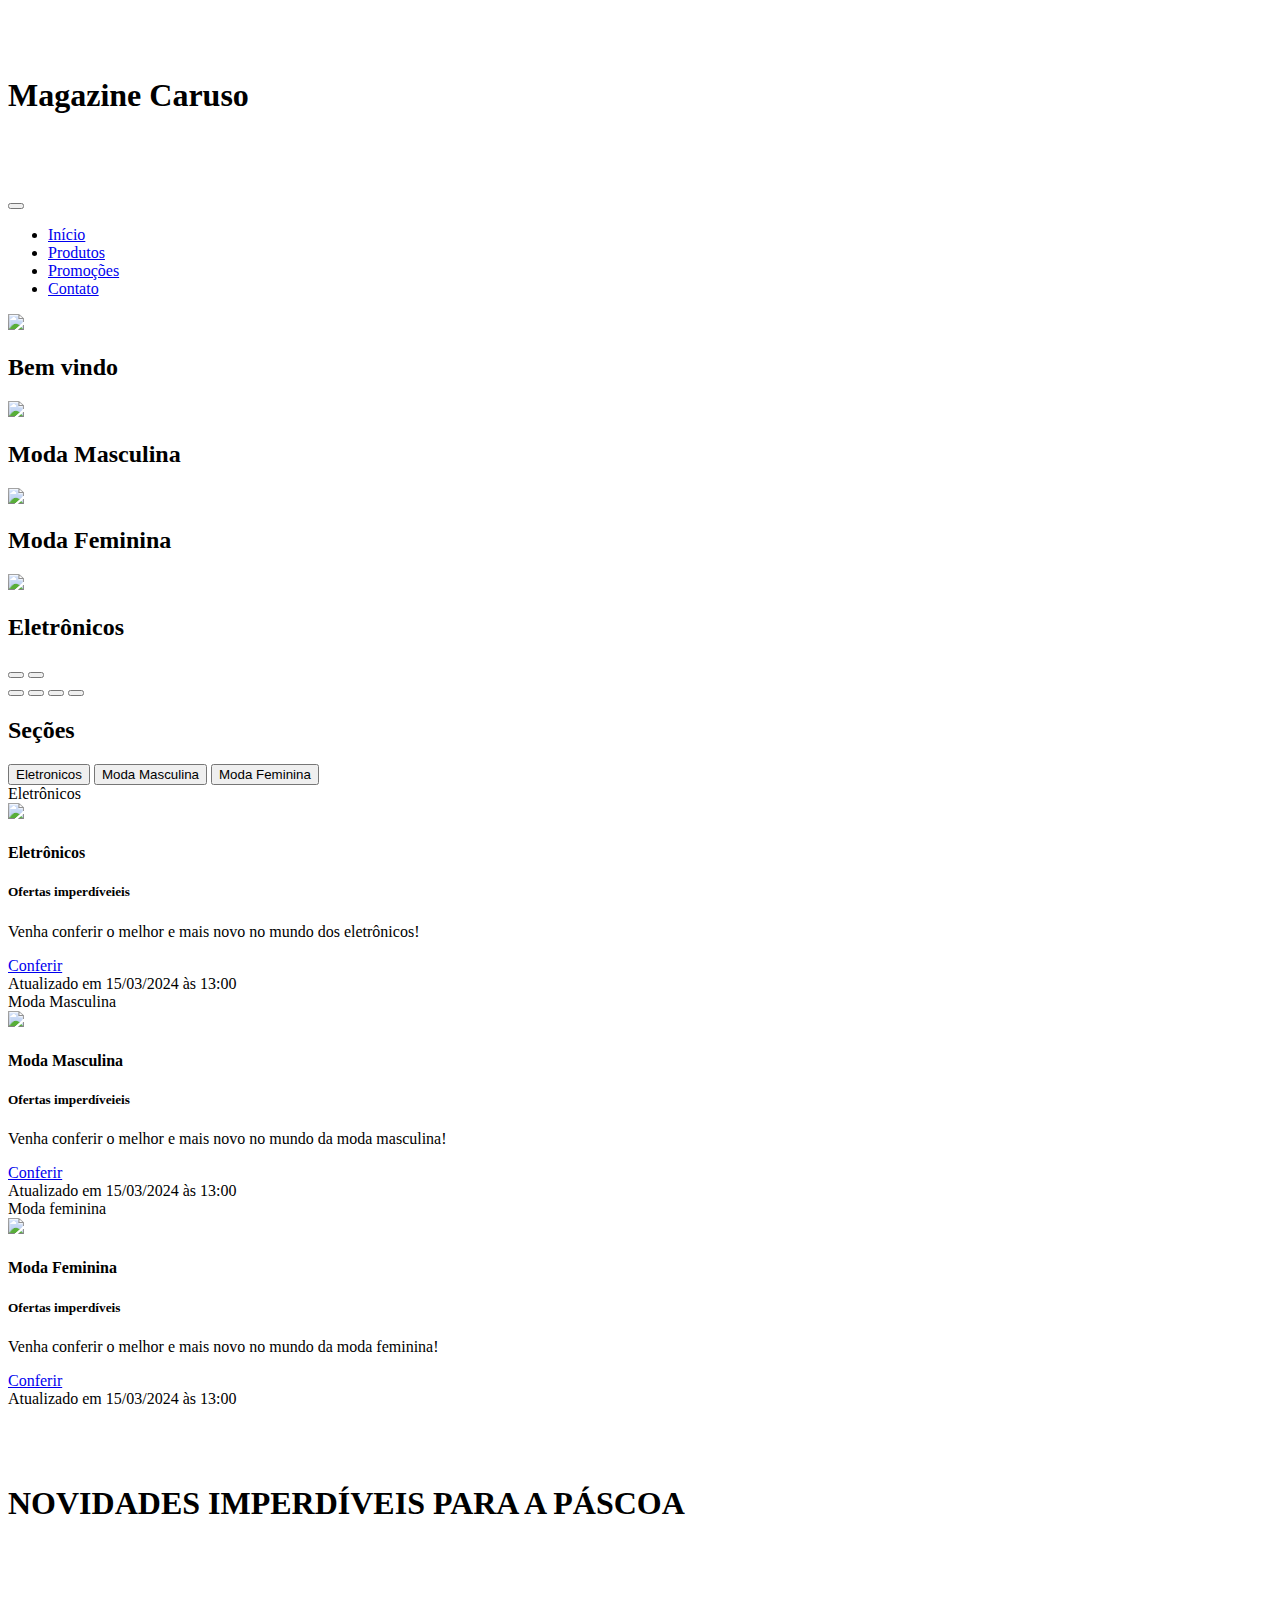
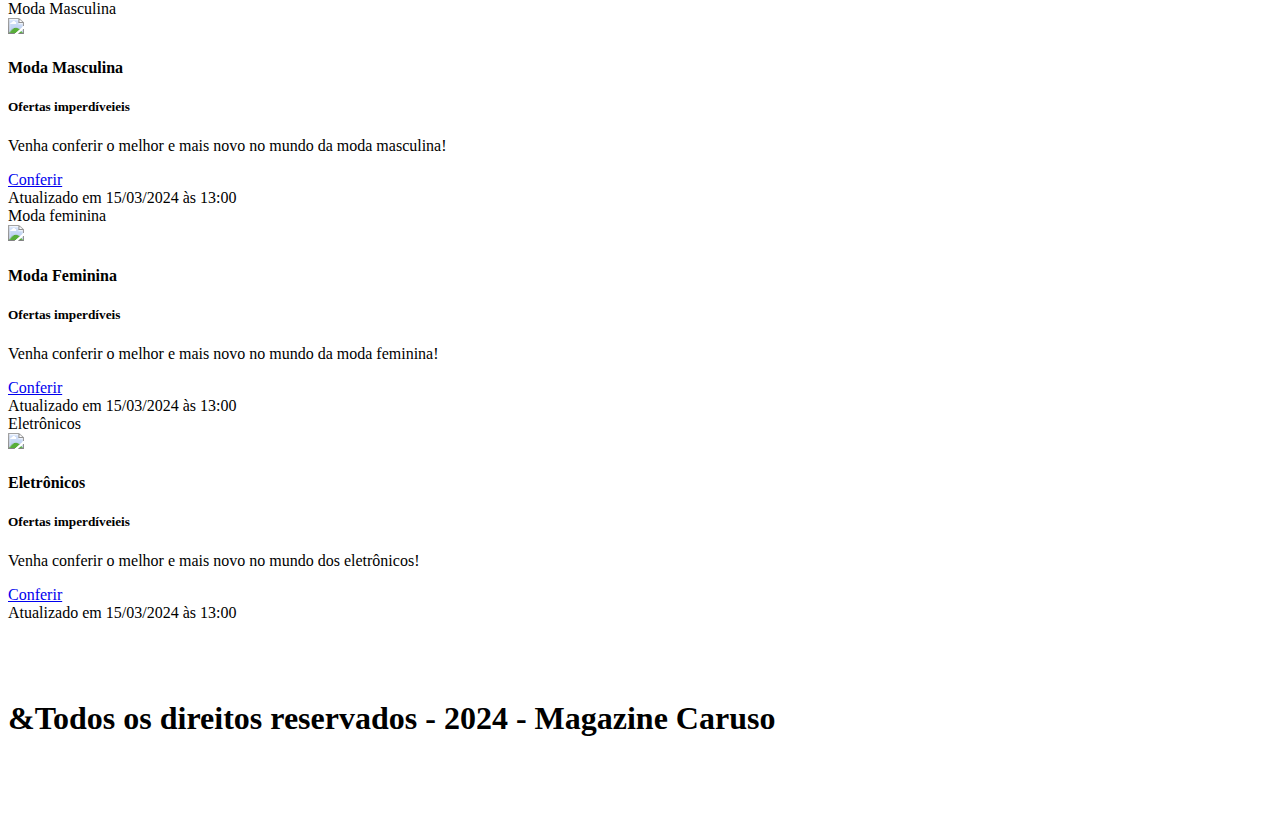
==== tarefa-cards-e-carousel.html @ d88a5fc5 "Add files via upload" ====
<!DOCTYPE html>
<html lang="pt-BR">
<head>
    <meta charset="UTF-8">
    <meta name="viewport" content="width=device-width, initial-scale=1.0">
    <title>Bootstrap - Cards</title>
    <link rel="stylesheet" href="lib/bootstrap.min.css">

</head>
<header>
    <div class="navbar navbar-expand-lg">
        <div class="container">
            <h1>Magazine Caruso</h1>
            <button type="button" class="navbar-toggler" data-bs-toggle="collapse" data-bs-target="#menu">
                <span class="navbar-toggler-icon"></span>
            </button>
            <nav class="collapse navbar-collapse justify-content-end" id="menu">
                <ul class="nav navbar-nav nav-pills">
                    <li>
                        <a class="nav-link active" href="#inicio">Início</a>
                        <li class="nav-item">
                            <a class="nav-link" href="#produtos">Produtos</a>
                        </li>
                        <li class="nav-item">
                            <a class="nav-link" href="#promocoes">Promoções</a>
                        </li>
                        <li class="nav-item">
                            <a class="nav-link" href="#contato">Contato</a>
                        </li>
                    </li>
                </ul>
            </nav>
        </div>
    </div>
    
    <div class="container">
        <div id="carousel-exemplo" class="carousel carousel-fade slide" data-bs-ride="carousel">
            <div class="carousel-inner">
                <div data-bs-interval="3000" class="carousel-item active">
                    <img class="d-block w-100" src="./images/SLIDE 1 - smartphone.jpg">
                    <div class="carousel-caption">
                        <h2>Bem vindo</h2>
                    </div>
                </div>
                <div data-bs-interval="3000" class="carousel-item">
                    <img class="d-block w-100" src="./images/Coleção moda masculina.jpg">
                    <div class="carousel-caption">
                        <h2>Moda Masculina</h2>
                    </div>
                </div>
                <div data-bs-interval="3000" class="carousel-item">
                    <img class="d-block w-100" src="./images/MF.webp">
                    <div class="carousel-caption">
                        <h2>Moda Feminina</h2>
                    </div>
                </div>
                <div data-bs-interval="3000" class="carousel-item">
                    <img class="d-block w-100" src="./images/eletrônicos.webp">
                    <div class="carousel-caption">
                        <h2>Eletrônicos</h2>
                    </div>
                </div>
            </div>
            <button data-bs-target="#carousel-exemplo" data-bs-slide="prev" class="carousel-control-prev" type="button">
                <span class="carousel-control-prev-icon"></span>
            </button>
            <button data-bs-target="#carousel-exemplo" data-bs-slide="next" class="carousel-control-next" type="button">
                <span class="carousel-control-next-icon"></span>
            </button>
            <div class="carousel-indicators">
                <button type="button" data-bs-target="#carousel-exemplo" class="active" data-bs-slide-to="0"></button>
                <button type="button" data-bs-target="#carousel-exemplo" data-bs-slide-to="1"></button>
                <button type="button" data-bs-target="#carousel-exemplo" data-bs-slide-to="2"></button>
                <button type="button" data-bs-target="#carousel-exemplo" data-bs-slide-to="3"></button>
            </div>
        </div>
    </div>
</header>

<div data-bs-spy="scroll" data-bs-target="#cabecalho">
    <section id="produtos">
        <h2>Seções</h2>
        <div class="container">
            <nav class=" nav nav-pills">
                <button data-bs-toggle="tab" data-bs-target="#aba1" class="nav-link active"  type="button">Eletronicos</button>
                <button data-bs-toggle="tab" data-bs-target="#aba2" class="nav-link"  type="button">Moda Masculina</button>
                <button data-bs-toggle="tab" data-bs-target="#aba3" class="nav-link" type="button">Moda Feminina</button>
            </nav>
            <div class="tab-content">
                <div class="tab-pane active" id="aba1">
                    <div class="col-4">
                        <div class="card">
                            <div class="card-header">
                                Eletrônicos
                            </div>
                            <img src="./images/eletronicos card.jpeg">
                            <div class="card-body">
                                <h4 class="card-title">Eletrônicos</h4>
                                <h5 class="card-subtitle">Ofertas imperdíveieis</h5>
                                <p class="card-text">
                                    Venha conferir o melhor e mais novo no mundo dos eletrônicos!
                                </p>
                                <a href="#" class="btn btn-primary">Conferir</a>
                            </div>
                            <footer class="card-footer">
                                Atualizado em <time>15/03/2024 às 13:00</time>
                            </footer>
                        </div>
                    </div>
                </div>
                <div class="tab-pane" id="aba2">
                    <div class="row">
                        <div class="col-4">
                            <div class="card">
                                <div class="card-header">
                                    Moda Masculina
                                </div>
                                <img src="./images/moda masculina card.webp">
                                <div class="card-body">
                                    <h4 class="card-title">Moda Masculina</h4>
                                    <h5 class="card-subtitle">Ofertas imperdíveieis</h5>
                                    <p class="card-text">
                                        Venha conferir o melhor e mais novo no mundo da moda masculina!
                                    </p>
                                    <a href="#" class="btn btn-primary">Conferir</a>
                                </div>
                                <footer class="card-footer">
                                    Atualizado em <time>15/03/2024 às 13:00</time>
                                </footer>
                            </div>
                        </div>
                </div>

            </div>
            <div class="tab-pane" id="aba3">
                <div class="col-4">
                    <div class="card">
                        <div class="card-header">
                            Moda feminina
                        </div>
                        <img src="./images/moda feminina card.png">
                        <div class="card-body">
                            <h4 class="card-title">Moda Feminina</h4>
                            <h5 class="card-subtitle">Ofertas imperdíveis</h5>
                            <p class="card-text">
                                Venha conferir o melhor e mais novo no mundo da moda feminina!
                            </p>
                            <a href="#" class="btn btn-primary">Conferir</a>
                        </div>
                        <footer class="card-footer">
                            Atualizado em <time>15/03/2024 às 13:00</time>
                        </footer>
                    </div>
                </div>
            </div>
        </div>


<body>
    <style>
        h1 {
            padding-top: 56px;
            padding-bottom: 56px;
        }
    </style>
    <h1>NOVIDADES IMPERDÍVEIS PARA A PÁSCOA</h1>

    <div class="container">
        <div class="row">
            <div class="col-4">
                <div class="card">
                    <div class="card-header">
                        Moda Masculina
                    </div>
                    <img src="./images/moda masculina card.webp">
                    <div class="card-body">
                        <h4 class="card-title">Moda Masculina</h4>
                        <h5 class="card-subtitle">Ofertas imperdíveieis</h5>
                        <p class="card-text">
                            Venha conferir o melhor e mais novo no mundo da moda masculina!
                        </p>
                        <a href="#" class="btn btn-primary">Conferir</a>
                    </div>
                    <footer class="card-footer">
                        Atualizado em <time>15/03/2024 às 13:00</time>
                    </footer>
                </div>
            </div>

            <div class="col-4">
                <div class="card">
                    <div class="card-header">
                        Moda feminina
                    </div>
                    <img src="./images/moda feminina card.png">
                    <div class="card-body">
                        <h4 class="card-title">Moda Feminina</h4>
                        <h5 class="card-subtitle">Ofertas imperdíveis</h5>
                        <p class="card-text">
                            Venha conferir o melhor e mais novo no mundo da moda feminina!
                        </p>
                        <a href="#" class="btn btn-primary">Conferir</a>
                    </div>
                    <footer class="card-footer">
                        Atualizado em <time>15/03/2024 às 13:00</time>
                    </footer>
                </div>
            </div>

            <div class="col-4">
                <div class="card">
                    <div class="card-header">
                        Eletrônicos
                    </div>
                    <img src="./images/eletronicos card.jpeg">
                    <div class="card-body">
                        <h4 class="card-title">Eletrônicos</h4>
                        <h5 class="card-subtitle">Ofertas imperdíveieis</h5>
                        <p class="card-text">
                            Venha conferir o melhor e mais novo no mundo dos eletrônicos!
                        </p>
                        <a href="#" class="btn btn-primary">Conferir</a>
                    </div>
                    <footer class="card-footer">
                        Atualizado em <time>15/03/2024 às 13:00</time>
                    </footer>
                </div>
            </div>

        </div>
    </div>
    



    <script src="./lib/bootstrap.bundle.min.js"></script>
</body>


<footer>
    <h1>
        &Todos os direitos reservados - 2024 - Magazine Caruso
    </h1>
</footer>
</html>
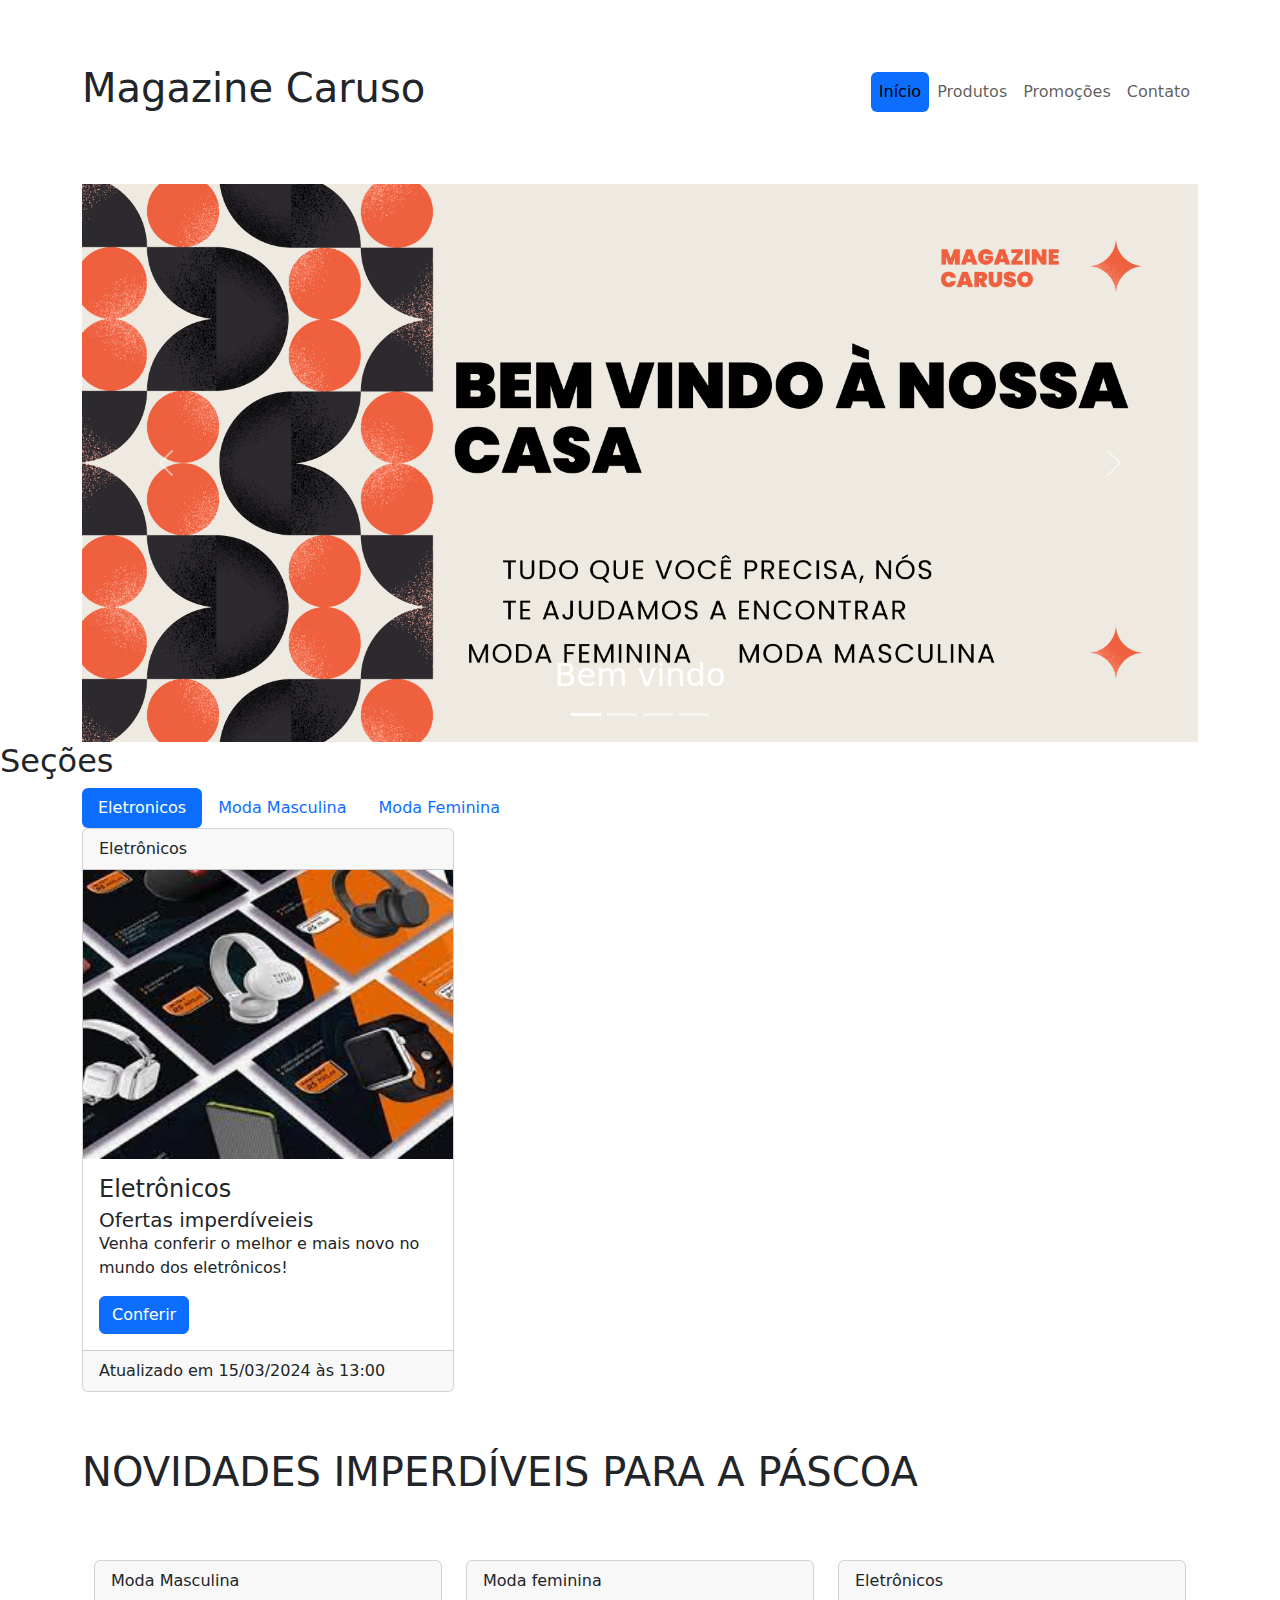
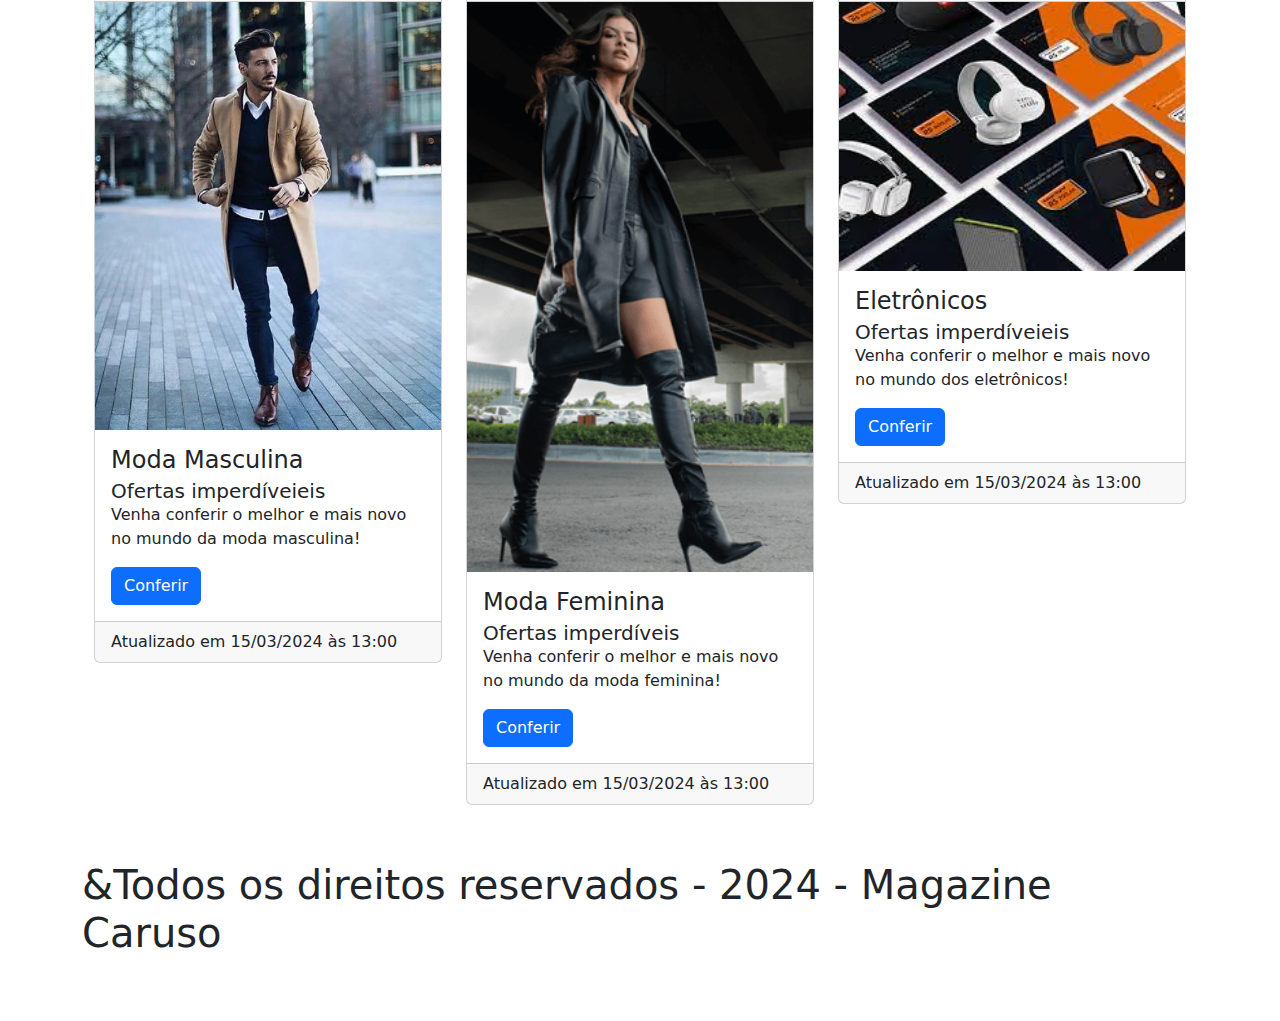
==== commit 89a2a498: "Add files via upload" ====
--- a/tarefa-cards-e-carousel.html
+++ b/tarefa-cards-e-carousel.html
@@ -3,8 +3,48 @@
 <head>
     <meta charset="UTF-8">
     <meta name="viewport" content="width=device-width, initial-scale=1.0">
-    <title>Bootstrap - Cards</title>
+    <title>Tarefas-bootstrap-avançado</title>
     <link rel="stylesheet" href="lib/bootstrap.min.css">
+<style>
+
+
+@media screen and (max-widith:640px) {
+    
+    header {
+        display: block;
+        margin-bottom: 56px;
+    }
+    
+    
+    .produtos, .tab-pane {
+        max-width: 90%;
+        flex-direction: column;
+        display: grid;
+        grid-template-columns: repeat(1, 90%);
+    }
+}
+
+@media screen and (min-widith: 641px) and (max-widith: 1023px) {
+    header {
+        display: block;
+        margin-bottom: 56px;
+    }
+
+    .produtos, .tab-pane {
+        max-width: 90%;
+        flex-direction: column;
+        display: grid;
+        grid-template-columns: repeat(2, 49%);
+    }
+}
+
+
+
+</style>
+
+
+
+
 
 </head>
 <header>
